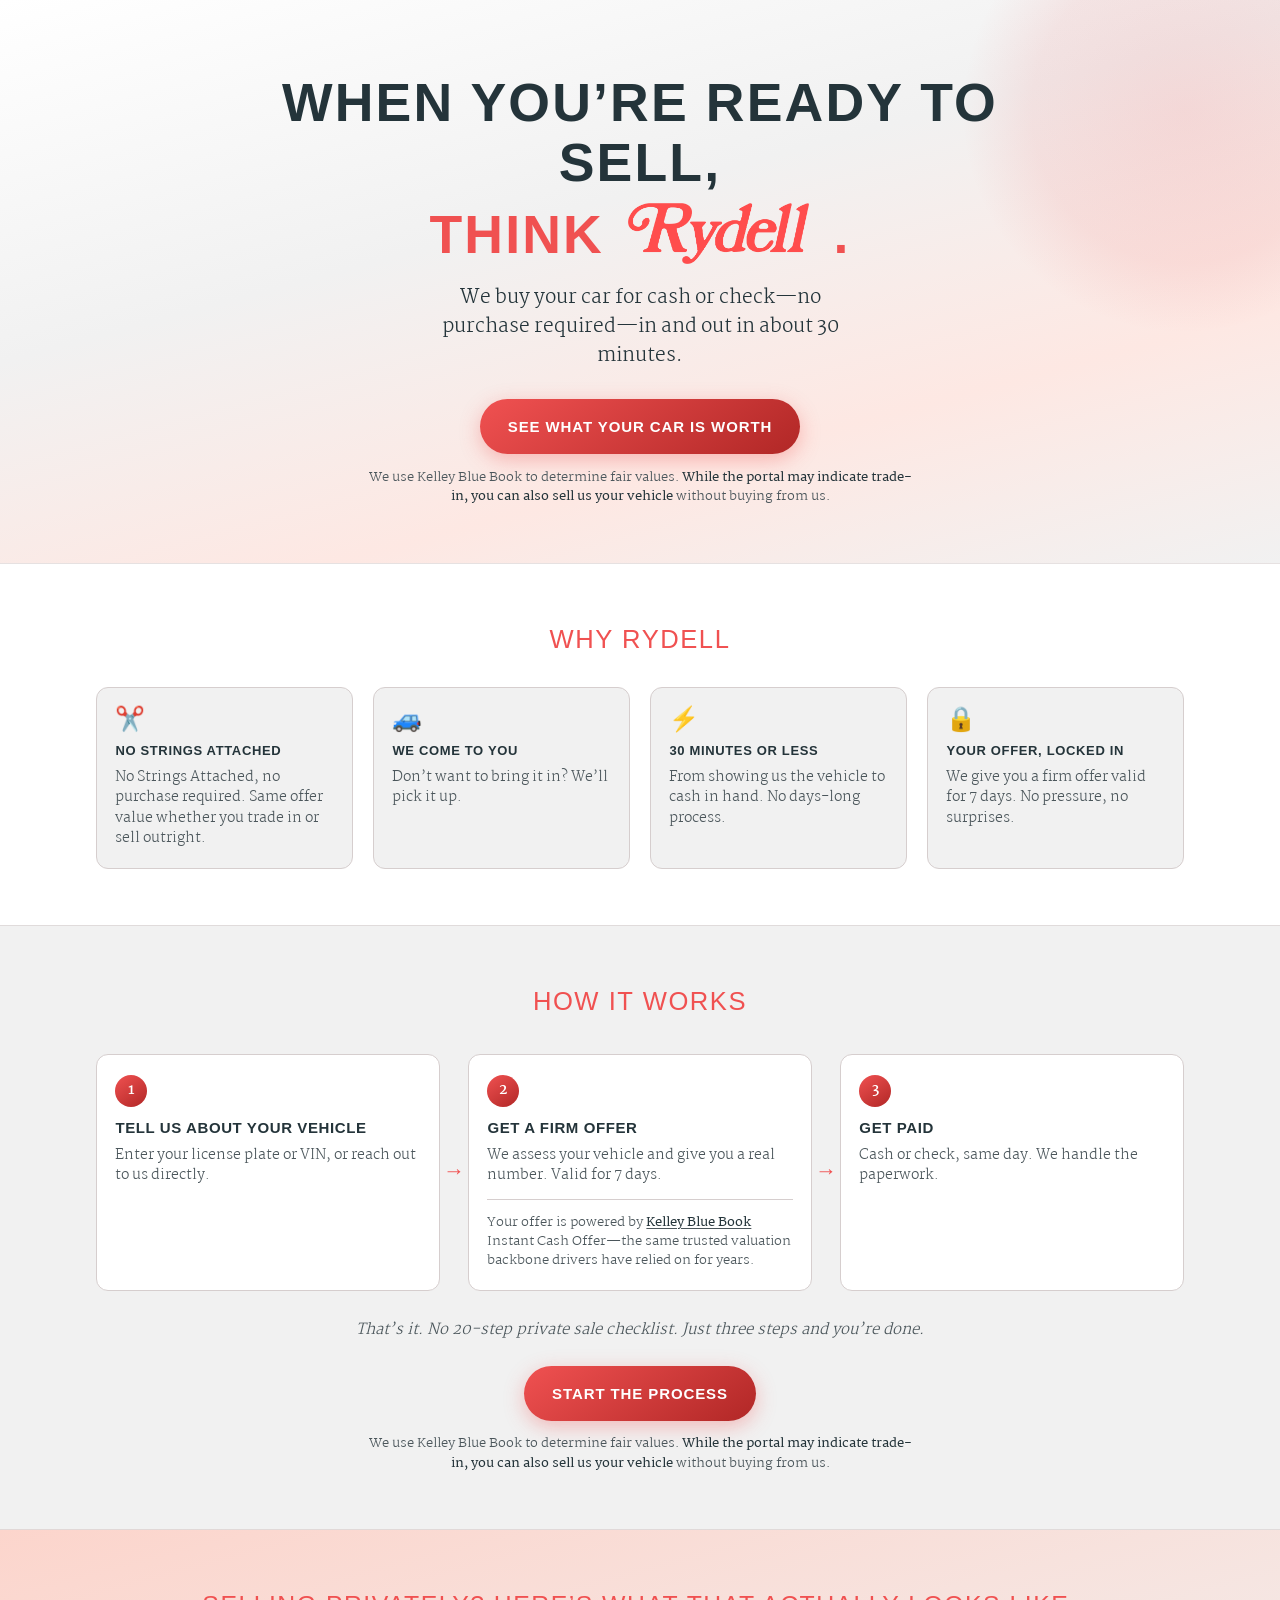
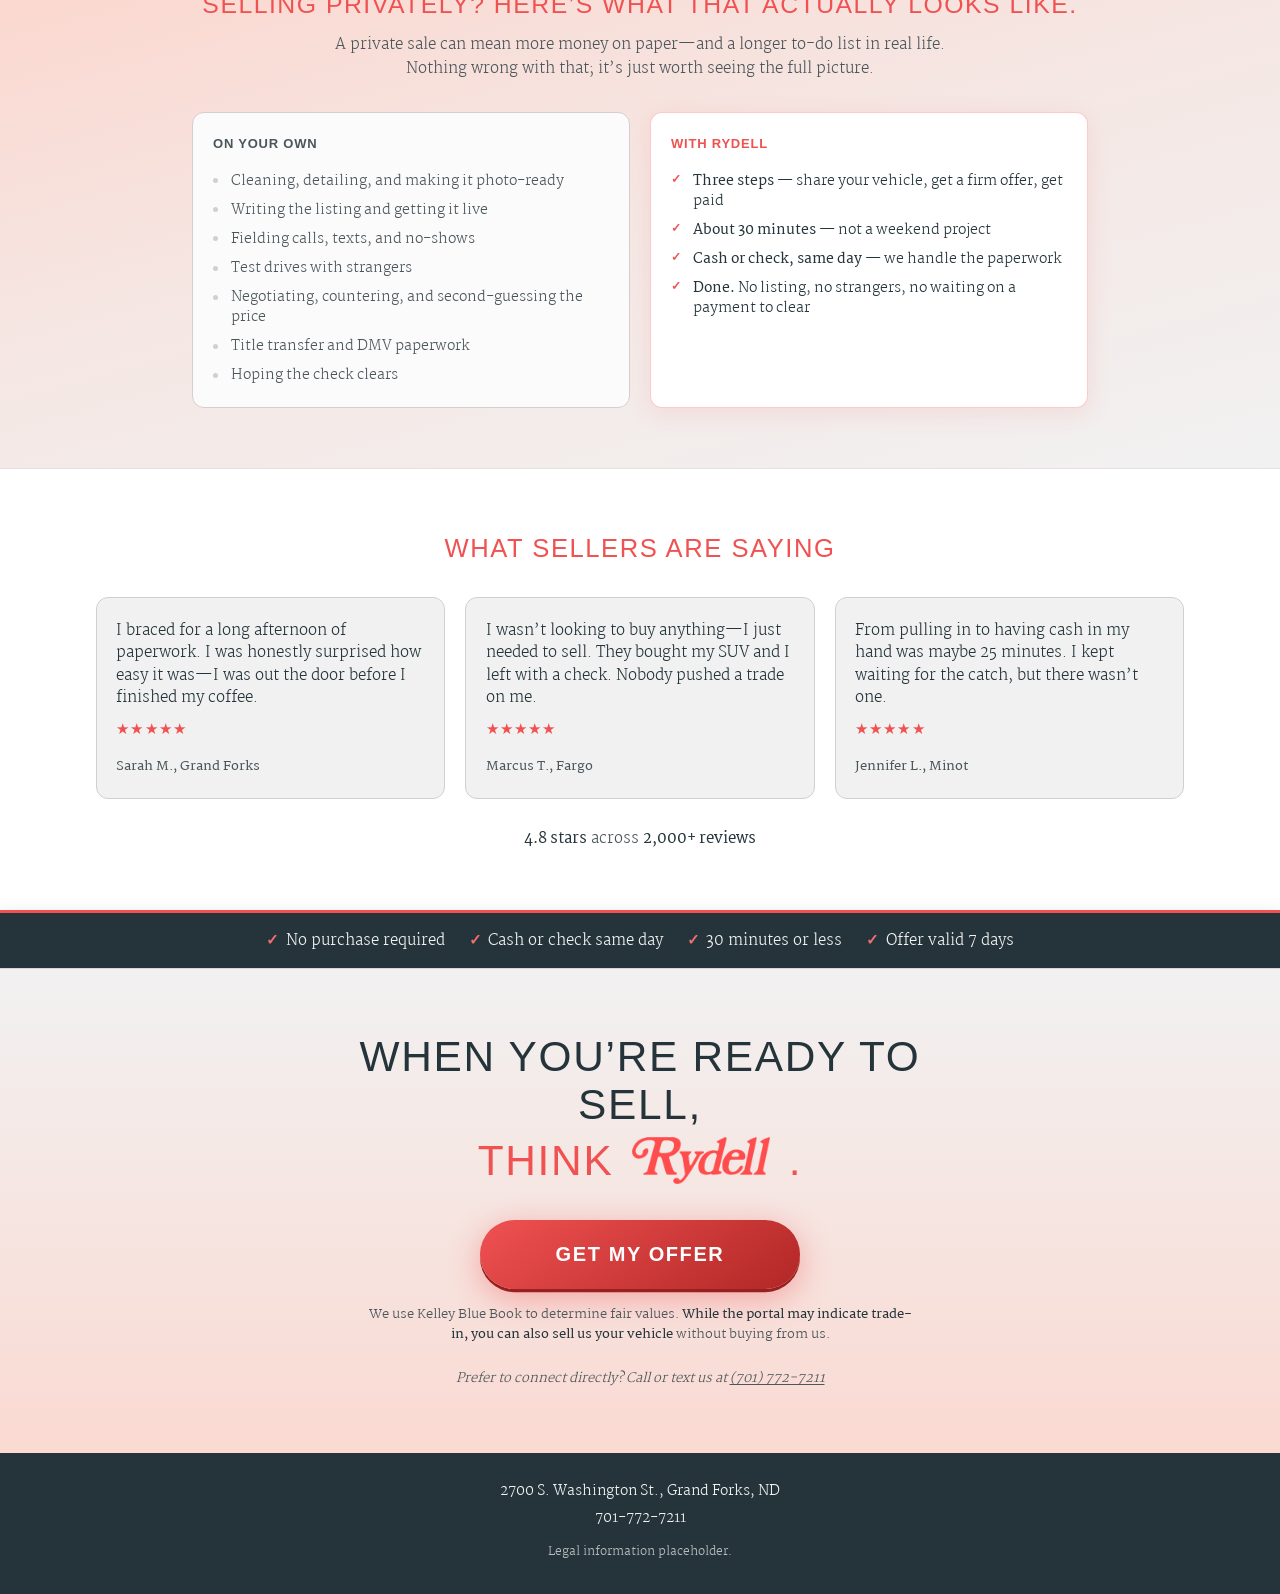
==== index.html @ 758a7af8 "Initial commit: Think Rydell landing page Made-with: Cursor" ====
<!DOCTYPE html>
<html lang="en">
<head>
  <meta charset="utf-8">
  <meta name="viewport" content="width=device-width, initial-scale=1">
  <title>Think Rydell — Sell Your Car</title>
  <link rel="preconnect" href="https://fonts.googleapis.com">
  <link rel="preconnect" href="https://fonts.gstatic.com" crossorigin>
  <!-- Upgrade (primary headings): add your Adobe Fonts embed from https://fonts.adobe.com/fonts/upgrade — e.g. <link rel="stylesheet" href="https://use.typekit.net/xxxxxxx.css"> -->
  <link href="https://fonts.googleapis.com/css2?family=Martel:ital,wght@0,200;0,300;0,400;0,600;0,700;1,200&display=swap" rel="stylesheet">
  <link rel="stylesheet" href="style.css">
</head>
<body>
  <header class="hero" id="top">
    <div class="hero__glow" aria-hidden="true"></div>
    <div class="hero__inner">
      <h1 class="hero__title">
        <span class="hero__title-line">When You&rsquo;re Ready to Sell,</span>
        <span class="hero__title-accent">
          <span class="hero__title-accent-text">Think</span>
          <img
            class="hero__logo-inline"
            src="images/rydell-logo.png"
            width="683"
            height="232"
            alt="Rydell"
            decoding="async"
          />
          <span class="hero__title-accent-text">.</span>
        </span>
      </h1>
      <p class="hero__sub">
        We buy your car for cash or check&mdash;no purchase required&mdash;in and out in about 30 minutes.
      </p>
      <a
        class="hero__cta"
        href="https://ldti.syndication.kbb.com/?profileid=3edce203-6a04-4e44-8584-49b2dcaf61d2&amp;BAC=111708"
        target="_blank"
        rel="noopener noreferrer"
      >See What Your Car Is Worth</a>
      <p class="cta-disclaimer">
        We use Kelley Blue Book to determine fair values.
        <strong>While the portal may indicate trade-in, you can also sell us your vehicle</strong>
        without buying from us.
      </p>
    </div>
  </header>

  <section class="why" aria-labelledby="why-heading">
    <div class="why__inner">
      <h2 id="why-heading" class="why__title">Why Rydell</h2>
      <ul class="why__grid">
        <li class="why__card">
          <span class="why__icon" aria-hidden="true">✂️</span>
          <h3 class="why__card-title">No strings attached</h3>
          <p class="why__card-text">
            No Strings Attached, no purchase required. Same offer value whether you trade in or sell outright.
          </p>
        </li>
        <li class="why__card">
          <span class="why__icon" aria-hidden="true">🚙</span>
          <h3 class="why__card-title">We come to you</h3>
          <p class="why__card-text">
            Don&rsquo;t want to bring it in? We&rsquo;ll pick it up.
          </p>
        </li>
        <li class="why__card">
          <span class="why__icon" aria-hidden="true">⚡</span>
          <h3 class="why__card-title">30 minutes or less</h3>
          <p class="why__card-text">
            From showing us the vehicle to cash in hand. No days-long process.
          </p>
        </li>
        <li class="why__card">
          <span class="why__icon" aria-hidden="true">🔒</span>
          <h3 class="why__card-title">Your offer, locked in</h3>
          <p class="why__card-text">
            We give you a firm offer valid for 7 days. No pressure, no surprises.
          </p>
        </li>
      </ul>
    </div>
  </section>

  <section class="how" aria-labelledby="how-heading">
    <div class="how__inner">
      <h2 id="how-heading" class="how__title">How It Works</h2>

      <div class="how__flow">
        <div class="how__step">
          <span class="how__num" aria-hidden="true">1</span>
          <h3 class="how__step-title">Tell us about your vehicle</h3>
          <p class="how__step-text">
            Enter your license plate or VIN, or reach out to us directly.
          </p>
        </div>

        <span class="how__arrow how__arrow--down" aria-hidden="true">↓</span>
        <span class="how__arrow how__arrow--right" aria-hidden="true">→</span>

        <div class="how__step">
          <span class="how__num" aria-hidden="true">2</span>
          <h3 class="how__step-title">Get a firm offer</h3>
          <p class="how__step-text">
            We assess your vehicle and give you a real number. Valid for 7 days.
          </p>
          <p class="how__kbb">
            Your offer is powered by
            <a
              class="how__kbb-link"
              href="https://ldti.syndication.kbb.com/?profileid=3edce203-6a04-4e44-8584-49b2dcaf61d2&amp;BAC=111708"
              target="_blank"
              rel="noopener noreferrer"
            ><strong>Kelley Blue Book</strong></a>
            Instant Cash Offer&mdash;the same trusted valuation backbone drivers have relied on for years.
          </p>
        </div>

        <span class="how__arrow how__arrow--down" aria-hidden="true">↓</span>
        <span class="how__arrow how__arrow--right" aria-hidden="true">→</span>

        <div class="how__step">
          <span class="how__num" aria-hidden="true">3</span>
          <h3 class="how__step-title">Get paid</h3>
          <p class="how__step-text">
            Cash or check, same day. We handle the paperwork.
          </p>
        </div>
      </div>

      <p class="how__closing">
        <em>That&rsquo;s it. No 20-step private sale checklist. Just three steps and you&rsquo;re done.</em>
      </p>

      <a
        class="hero__cta how__cta"
        href="https://ldti.syndication.kbb.com/?profileid=3edce203-6a04-4e44-8584-49b2dcaf61d2&amp;BAC=111708"
        target="_blank"
        rel="noopener noreferrer"
      >Start the Process</a>
      <p class="cta-disclaimer">
        We use Kelley Blue Book to determine fair values.
        <strong>While the portal may indicate trade-in, you can also sell us your vehicle</strong>
        without buying from us.
      </p>
    </div>
  </section>

  <section class="compare" aria-labelledby="compare-heading">
    <div class="compare__inner">
      <h2 id="compare-heading" class="compare__title">
        Selling privately? Here&rsquo;s what that actually looks like.
      </h2>
      <p class="compare__intro">
        A private sale can mean more money on paper&mdash;and a longer to-do list in real life. Nothing wrong with that; it&rsquo;s just worth seeing the full picture.
      </p>

      <div class="compare__grid">
        <div class="compare__panel compare__panel--private">
          <h3 class="compare__panel-label">On your own</h3>
          <ul class="compare__list">
            <li>Cleaning, detailing, and making it photo-ready</li>
            <li>Writing the listing and getting it live</li>
            <li>Fielding calls, texts, and no-shows</li>
            <li>Test drives with strangers</li>
            <li>Negotiating, countering, and second-guessing the price</li>
            <li>Title transfer and DMV paperwork</li>
            <li>Hoping the check clears</li>
          </ul>
        </div>

        <div class="compare__panel compare__panel--rydell">
          <h3 class="compare__panel-label">With Rydell</h3>
          <ul class="compare__list compare__list--check">
            <li><strong>Three steps</strong> &mdash; share your vehicle, get a firm offer, get paid</li>
            <li><strong>About 30 minutes</strong> &mdash; not a weekend project</li>
            <li><strong>Cash or check, same day</strong> &mdash; we handle the paperwork</li>
            <li><strong>Done.</strong> No listing, no strangers, no waiting on a payment to clear</li>
          </ul>
        </div>
      </div>
    </div>
  </section>

  <section class="reviews" aria-labelledby="reviews-heading">
    <div class="reviews__inner">
      <h2 id="reviews-heading" class="reviews__title">What sellers are saying</h2>

      <div class="reviews__grid">
        <figure class="review-card">
          <blockquote class="review-card__quote">
            <p>
              I braced for a long afternoon of paperwork. I was honestly surprised how easy it was&mdash;I was
              out the door before I finished my coffee.
            </p>
          </blockquote>
          <div class="review-card__stars" role="img" aria-label="5 out of 5 stars">
            <span aria-hidden="true">★★★★★</span>
          </div>
          <figcaption class="review-card__meta">Sarah M., Grand Forks</figcaption>
        </figure>

        <figure class="review-card">
          <blockquote class="review-card__quote">
            <p>
              I wasn&rsquo;t looking to buy anything&mdash;I just needed to sell. They bought my SUV and I left
              with a check. Nobody pushed a trade on me.
            </p>
          </blockquote>
          <div class="review-card__stars" role="img" aria-label="5 out of 5 stars">
            <span aria-hidden="true">★★★★★</span>
          </div>
          <figcaption class="review-card__meta">Marcus T., Fargo</figcaption>
        </figure>

        <figure class="review-card">
          <blockquote class="review-card__quote">
            <p>
              From pulling in to having cash in my hand was maybe 25 minutes. I kept waiting for the catch, but
              there wasn&rsquo;t one.
            </p>
          </blockquote>
          <div class="review-card__stars" role="img" aria-label="5 out of 5 stars">
            <span aria-hidden="true">★★★★★</span>
          </div>
          <figcaption class="review-card__meta">Jennifer L., Minot</figcaption>
        </figure>
      </div>

      <p class="reviews__anchor">
        <strong>4.8 stars</strong> across <strong>2,000+ reviews</strong>
      </p>
    </div>
  </section>

  <div class="trust-bar" role="region" aria-label="Why sell to us">
    <ul class="trust-bar__list">
      <li class="trust-bar__item">
        <span class="trust-bar__check" aria-hidden="true">✓</span>
        <span>No purchase required</span>
      </li>
      <li class="trust-bar__item">
        <span class="trust-bar__check" aria-hidden="true">✓</span>
        <span>Cash or check same day</span>
      </li>
      <li class="trust-bar__item">
        <span class="trust-bar__check" aria-hidden="true">✓</span>
        <span>30 minutes or less</span>
      </li>
      <li class="trust-bar__item">
        <span class="trust-bar__check" aria-hidden="true">✓</span>
        <span>Offer valid 7 days</span>
      </li>
    </ul>
  </div>

  <section class="close-cta" aria-labelledby="close-heading">
    <div class="close-cta__inner">
      <h2 id="close-heading" class="close-cta__headline">
        <span class="close-cta__line">When You&rsquo;re Ready to Sell,</span>
        <span class="close-cta__accent">
          <span class="close-cta__accent-text">Think</span>
          <img
            class="close-cta__logo"
            src="images/rydell-logo.png"
            width="683"
            height="232"
            alt="Rydell"
            decoding="async"
          />
          <span class="close-cta__accent-text">.</span>
        </span>
      </h2>

      <a
        class="close-cta__btn"
        href="https://ldti.syndication.kbb.com/?profileid=3edce203-6a04-4e44-8584-49b2dcaf61d2&amp;BAC=111708"
        target="_blank"
        rel="noopener noreferrer"
      >Get My Offer</a>
      <p class="cta-disclaimer cta-disclaimer--close">
        We use Kelley Blue Book to determine fair values.
        <strong>While the portal may indicate trade-in, you can also sell us your vehicle</strong>
        without buying from us.
      </p>

      <div class="close-cta__note">
        <p>
          <em>Prefer to connect directly? Call or text us at
            <a href="tel:+17017727211">(701) 772-7211</a></em>
        </p>
      </div>
    </div>
  </section>

  <footer class="site-footer">
    <div class="site-footer__inner">
      <p class="site-footer__row">2700 S. Washington St., Grand Forks, ND</p>
      <p class="site-footer__row">
        <a href="tel:+17017727211">701-772-7211</a>
      </p>
      <p class="site-footer__legal">Legal information placeholder.</p>
    </div>
  </footer>
</body>
</html>
---- style.css ----
/*
  Rydell identity palette (brand guide).
  Identity: Primary Red #F05151 · Almost Black #24343A
  Secondary: Dark Red #B12726 · Light Red #F26D6F · Lightest Red #FCD5CC · Light Gray #D6CECE · Almost White #F1F1F1
  Type: Upgrade (headings, Adobe Fonts) · Martel UltraLight (body, Google Fonts)
*/
:root {
  --color-primary-red: #f05151;
  --color-almost-black: #24343a;
  --color-dark-red: #b12726;
  --color-light-red: #f26d6f;
  --color-lightest-red: #fcd5cc;
  --color-light-gray: #d6cece;
  --color-almost-white: #f1f1f1;
  --color-white: #ffffff;

  --color-ink: var(--color-almost-black);
  --color-ink-soft: color-mix(in srgb, var(--color-almost-black) 78%, var(--color-light-gray));
  --color-primary: var(--color-primary-red);
  --color-primary-dark: var(--color-dark-red);
  --color-cream: var(--color-almost-white);
  --color-mist: var(--color-light-gray);
  --color-bar: var(--color-almost-black);

  --font-heading: "upgrade", "Arial Narrow", "Helvetica Neue", Arial, sans-serif;
  --font-body: "Martel", Georgia, "Times New Roman", serif;

  --radius-pill: 999px;
  --shadow-cta: 0 0.35rem 1.25rem color-mix(in srgb, var(--color-primary-red) 35%, transparent);
  --shadow-cta-hover: 0 0.5rem 1.75rem color-mix(in srgb, var(--color-dark-red) 38%, transparent);
  --line-soft: color-mix(in srgb, var(--color-light-gray) 60%, transparent);
}

*,
*::before,
*::after {
  box-sizing: border-box;
}

body {
  margin: 0;
  font-family: var(--font-body);
  font-size: 1rem;
  font-weight: 200;
  line-height: 1.55;
  color: var(--color-ink);
  background: var(--color-cream);
  -webkit-font-smoothing: antialiased;
}

h1,
.hero__title {
  font-family: var(--font-heading);
  font-weight: 900;
  text-transform: uppercase;
  letter-spacing: 0.04em;
}

h2,
.why__title,
.how__title,
.compare__title,
.reviews__title {
  font-family: var(--font-heading);
  font-weight: 400;
  text-transform: uppercase;
  letter-spacing: 0.06em;
  color: var(--color-primary-red);
}

strong {
  font-weight: 600;
}

.hero {
  position: relative;
  overflow: hidden;
  padding: clamp(2.5rem, 6vw, 4.5rem) clamp(1.25rem, 4vw, 2.5rem)
    clamp(2.75rem, 5vw, 3.5rem);
  background: linear-gradient(
    165deg,
    var(--color-white) 0%,
    var(--color-almost-white) 40%,
    color-mix(in srgb, var(--color-lightest-red) 55%, var(--color-white)) 72%,
    var(--color-almost-white) 100%
  );
}

.hero__glow {
  position: absolute;
  inset: -20% -10% auto auto;
  width: min(55vw, 28rem);
  height: min(55vw, 28rem);
  border-radius: 50%;
  background: radial-gradient(
    circle,
    color-mix(in srgb, var(--color-light-red) 18%, transparent) 0%,
    color-mix(in srgb, var(--color-primary-red) 10%, transparent) 48%,
    transparent 70%
  );
  pointer-events: none;
}

.hero__inner {
  position: relative;
  max-width: 48rem;
  margin: 0 auto;
  text-align: center;
}

.hero__title {
  margin: 0 0 1.25rem;
  font-size: clamp(2rem, 6.5vw, 3.35rem);
  line-height: 1.12;
  color: var(--color-almost-black);
}

.hero__title-line {
  display: block;
  color: var(--color-almost-black);
}

.hero__title-accent {
  display: flex;
  flex-wrap: wrap;
  justify-content: center;
  align-items: center;
  gap: 0.2em 0.45em;
  margin-top: 0.2em;
}

.hero__title-accent-text {
  color: var(--color-primary-red);
}

.hero__logo-inline {
  display: block;
  height: 1.15em;
  width: auto;
  flex-shrink: 0;
  align-self: center;
}

.hero__sub {
  margin: 0 auto 1.75rem;
  max-width: 36ch;
  font-size: clamp(1.05rem, 2.2vw, 1.2rem);
  font-weight: 300;
  line-height: 1.5;
  color: var(--color-ink);
  text-transform: none;
  letter-spacing: normal;
  font-family: var(--font-body);
}

.hero__cta {
  display: inline-block;
  padding: 1rem 1.75rem;
  font-family: var(--font-heading);
  font-size: 0.9375rem;
  font-weight: 600;
  letter-spacing: 0.06em;
  text-transform: uppercase;
  text-decoration: none;
  color: var(--color-white);
  background: linear-gradient(
    145deg,
    var(--color-primary-red) 0%,
    var(--color-dark-red) 100%
  );
  border: none;
  border-radius: var(--radius-pill);
  box-shadow: var(--shadow-cta);
  transition: transform 0.2s ease, box-shadow 0.2s ease;
}

.hero__cta:hover {
  transform: translateY(-2px);
  box-shadow: var(--shadow-cta-hover);
}

.hero__cta:focus-visible {
  outline: 3px solid var(--color-primary-red);
  outline-offset: 3px;
}

.cta-disclaimer {
  margin: 0.85rem auto 0;
  max-width: 34rem;
  font-family: var(--font-body);
  font-size: 0.8125rem;
  font-weight: 300;
  line-height: 1.5;
  color: var(--color-ink-soft);
  text-align: center;
  text-transform: none;
  letter-spacing: normal;
}

.cta-disclaimer strong {
  font-weight: 600;
  color: var(--color-ink);
}

.cta-disclaimer--close {
  margin-top: 1rem;
  margin-bottom: 0.25rem;
}

.why {
  padding: clamp(2.5rem, 5vw, 3.5rem) clamp(1.25rem, 4vw, 2rem);
  background: var(--color-white);
  border-top: 1px solid var(--line-soft);
}

.why__inner {
  max-width: 68rem;
  margin: 0 auto;
}

.why__title {
  margin: 0 0 1.75rem;
  font-size: clamp(1.35rem, 2.5vw, 1.6rem);
  text-align: center;
}

.why__grid {
  display: grid;
  grid-template-columns: repeat(2, minmax(0, 1fr));
  gap: 1rem;
  margin: 0;
  padding: 0;
  list-style: none;
}

@media (min-width: 900px) {
  .why__grid {
    grid-template-columns: repeat(4, minmax(0, 1fr));
    gap: 1.25rem;
  }
}

.why__card {
  display: flex;
  flex-direction: column;
  align-items: flex-start;
  padding: 1.25rem 1.15rem;
  background: var(--color-cream);
  border: 1px solid var(--color-mist);
  border-radius: 0.75rem;
}

.why__icon {
  display: block;
  margin-bottom: 0.65rem;
  font-size: 1.5rem;
  line-height: 1;
}

.why__card-title {
  margin: 0 0 0.5rem;
  font-family: var(--font-heading);
  font-size: 0.8125rem;
  font-weight: 600;
  line-height: 1.25;
  letter-spacing: 0.05em;
  text-transform: uppercase;
  color: var(--color-almost-black);
}

.why__card-text {
  margin: 0;
  font-size: 0.875rem;
  font-weight: 200;
  line-height: 1.45;
  color: var(--color-ink-soft);
}

.how {
  padding: clamp(2.5rem, 5vw, 3.5rem) clamp(1.25rem, 4vw, 2rem);
  background: var(--color-cream);
  border-top: 1px solid var(--line-soft);
}

.how__inner {
  max-width: 68rem;
  margin: 0 auto;
  text-align: center;
}

.how__title {
  margin: 0 0 2rem;
  font-size: clamp(1.35rem, 2.5vw, 1.6rem);
}

.how__flow {
  display: flex;
  flex-direction: column;
  align-items: stretch;
  gap: 0.5rem;
  margin: 0 0 1.75rem;
  text-align: left;
}

.how__step {
  flex: 1 1 auto;
  padding: 1.25rem 1.15rem;
  background: var(--color-white);
  border: 1px solid var(--color-mist);
  border-radius: 0.75rem;
}

.how__num {
  display: inline-flex;
  align-items: center;
  justify-content: center;
  width: 2rem;
  height: 2rem;
  margin-bottom: 0.75rem;
  font-size: 0.875rem;
  font-weight: 700;
  color: var(--color-white);
  background: linear-gradient(
    145deg,
    var(--color-primary-red) 0%,
    var(--color-dark-red) 100%
  );
  border-radius: 50%;
}

.how__step-title {
  margin: 0 0 0.45rem;
  font-family: var(--font-heading);
  font-size: 0.9375rem;
  font-weight: 600;
  line-height: 1.25;
  letter-spacing: 0.04em;
  text-transform: uppercase;
  color: var(--color-almost-black);
}

.how__step-text {
  margin: 0;
  font-size: 0.875rem;
  font-weight: 200;
  line-height: 1.45;
  color: var(--color-ink-soft);
}

.how__kbb {
  margin: 0.85rem 0 0;
  padding-top: 0.85rem;
  border-top: 1px solid var(--color-mist);
  font-size: 0.8125rem;
  font-weight: 200;
  line-height: 1.45;
  color: var(--color-ink-soft);
}

.how__kbb strong {
  font-weight: 600;
  color: var(--color-ink);
}

.how__kbb-link {
  color: inherit;
  text-decoration: underline;
  text-underline-offset: 2px;
}

.how__kbb-link:hover {
  color: var(--color-primary-red);
}

.how__arrow {
  flex-shrink: 0;
  align-self: center;
  padding: 0.4rem 0;
  font-size: 1.25rem;
  font-weight: 700;
  line-height: 1;
  color: var(--color-primary-red);
}

.how__arrow--right {
  display: none;
}

.how__closing {
  margin: 0 auto 1.5rem;
  max-width: 38rem;
  font-size: 0.9375rem;
  font-weight: 300;
  line-height: 1.5;
  color: var(--color-ink-soft);
  text-transform: none;
  letter-spacing: normal;
  font-family: var(--font-body);
}

.how__cta {
  margin-top: 0;
}

@media (min-width: 800px) {
  .how__flow {
    flex-direction: row;
    align-items: stretch;
    justify-content: center;
    gap: 0;
  }

  .how__step {
    flex: 1 1 0;
    min-width: 0;
  }

  .how__arrow--down {
    display: none;
  }

  .how__arrow--right {
    display: block;
    align-self: center;
    padding: 0 0.2rem;
    font-size: 1.35rem;
  }
}

.compare {
  padding: clamp(2.5rem, 5vw, 3.75rem) clamp(1.25rem, 4vw, 2rem);
  background: linear-gradient(
    165deg,
    var(--color-lightest-red) 0%,
    color-mix(in srgb, var(--color-almost-white) 65%, var(--color-lightest-red)) 50%,
    var(--color-almost-white) 100%
  );
  border-top: 1px solid var(--line-soft);
}

.compare__inner {
  max-width: 56rem;
  margin: 0 auto;
}

.compare__title {
  margin: 0 0 0.75rem;
  font-size: clamp(1.25rem, 2.4vw, 1.55rem);
  line-height: 1.25;
  text-align: center;
}

.compare__intro {
  margin: 0 auto 2rem;
  max-width: 40rem;
  font-size: 0.9375rem;
  font-weight: 200;
  line-height: 1.55;
  text-align: center;
  color: var(--color-ink-soft);
  text-transform: none;
  letter-spacing: normal;
  font-family: var(--font-body);
}

.compare__grid {
  display: grid;
  grid-template-columns: 1fr;
  gap: 1rem;
  align-items: stretch;
}

@media (min-width: 720px) {
  .compare__grid {
    grid-template-columns: 1fr 1fr;
    gap: 1.25rem;
  }
}

.compare__panel {
  padding: 1.35rem 1.25rem;
  border-radius: 0.75rem;
  text-align: left;
}

.compare__panel--private {
  background: color-mix(in srgb, var(--color-white) 72%, var(--color-cream));
  border: 1px solid var(--color-mist);
}

.compare__panel--rydell {
  background: var(--color-white);
  border: 1px solid color-mix(in srgb, var(--color-primary-red) 30%, transparent);
  box-shadow: 0 0.35rem 1.5rem color-mix(in srgb, var(--color-primary-red) 12%, transparent);
}

.compare__panel-label {
  margin: 0 0 1rem;
  font-family: var(--font-heading);
  font-size: 0.8125rem;
  font-weight: 600;
  letter-spacing: 0.06em;
  text-transform: uppercase;
  color: var(--color-ink-soft);
}

.compare__panel--rydell .compare__panel-label {
  color: var(--color-primary-red);
}

.compare__list {
  margin: 0;
  padding: 0;
  list-style: none;
}

.compare__list li {
  position: relative;
  padding-left: 1.1rem;
  margin-bottom: 0.55rem;
  font-size: 0.875rem;
  font-weight: 200;
  line-height: 1.45;
  color: var(--color-ink-soft);
}

.compare__list li:last-child {
  margin-bottom: 0;
}

.compare__panel--private .compare__list li::before {
  content: "";
  position: absolute;
  left: 0;
  top: 0.55em;
  width: 5px;
  height: 5px;
  border-radius: 50%;
  background: var(--color-mist);
}

.compare__list--check li {
  padding-left: 1.35rem;
  color: var(--color-ink);
}

.compare__list--check li::before {
  content: "✓";
  position: absolute;
  left: 0;
  top: 0;
  font-size: 0.75rem;
  font-weight: 700;
  color: var(--color-primary-red);
}

.compare__list--check strong {
  font-weight: 600;
  color: var(--color-ink);
}

.reviews {
  padding: clamp(2.5rem, 5vw, 3.75rem) clamp(1.25rem, 4vw, 2rem);
  background: var(--color-white);
  border-top: 1px solid var(--line-soft);
}

.reviews__inner {
  max-width: 68rem;
  margin: 0 auto;
  text-align: center;
}

.reviews__title {
  margin: 0 0 1.75rem;
  font-size: clamp(1.35rem, 2.5vw, 1.6rem);
}

.reviews__grid {
  display: grid;
  grid-template-columns: 1fr;
  gap: 1rem;
  margin: 0 0 1.75rem;
  text-align: left;
}

@media (min-width: 800px) {
  .reviews__grid {
    grid-template-columns: repeat(3, minmax(0, 1fr));
    gap: 1.25rem;
  }
}

.review-card {
  display: flex;
  flex-direction: column;
  height: 100%;
  margin: 0;
  padding: 1.35rem 1.2rem;
  background: var(--color-cream);
  border: 1px solid var(--color-mist);
  border-radius: 0.75rem;
}

.review-card__quote {
  margin: 0 0 0.85rem;
  padding: 0;
  border: none;
}

.review-card__quote p {
  margin: 0;
  font-size: 0.9375rem;
  font-weight: 200;
  line-height: 1.5;
  color: var(--color-ink);
}

.review-card__stars {
  margin-bottom: 0.85rem;
  font-size: 0.95rem;
  letter-spacing: 0.08em;
  line-height: 1;
  color: var(--color-primary-red);
}

.review-card__meta {
  margin-top: auto;
  padding-top: 0.25rem;
  font-size: 0.8125rem;
  font-weight: 600;
  color: var(--color-ink-soft);
}

.reviews__anchor {
  margin: 0;
  font-size: 0.9375rem;
  font-weight: 300;
  color: var(--color-ink-soft);
  text-transform: none;
  letter-spacing: normal;
  font-family: var(--font-body);
}

.reviews__anchor strong {
  font-weight: 600;
  color: var(--color-ink);
}

.trust-bar {
  padding: 1rem clamp(1rem, 3vw, 2rem);
  background: var(--color-bar);
  border-top: 3px solid var(--color-primary-red);
  box-shadow: 0 0.25rem 1rem color-mix(in srgb, var(--color-ink) 14%, transparent);
}

.trust-bar__list {
  display: flex;
  flex-wrap: wrap;
  justify-content: center;
  align-items: center;
  gap: 0.75rem 1.5rem;
  max-width: 56rem;
  margin: 0 auto;
  padding: 0;
  list-style: none;
}

.trust-bar__item {
  display: inline-flex;
  align-items: center;
  gap: 0.4rem;
  font-family: var(--font-body);
  font-size: clamp(0.8125rem, 1.5vw, 0.9375rem);
  font-weight: 300;
  color: var(--color-almost-white);
  white-space: nowrap;
  text-transform: none;
  letter-spacing: normal;
}

.trust-bar__check {
  color: var(--color-light-red);
  font-weight: 700;
}

@media (max-width: 520px) {
  .trust-bar__item {
    white-space: normal;
    text-align: left;
  }

  .trust-bar__list {
    flex-direction: column;
    align-items: flex-start;
    gap: 0.65rem;
  }
}

.close-cta {
  padding: clamp(2.75rem, 6vw, 4rem) clamp(1.25rem, 4vw, 2rem);
  background: linear-gradient(
    180deg,
    var(--color-almost-white) 0%,
    color-mix(in srgb, var(--color-lightest-red) 85%, var(--color-almost-white)) 100%
  );
  border-top: 1px solid var(--line-soft);
  text-align: center;
}

.close-cta__inner {
  max-width: 40rem;
  margin: 0 auto;
}

.close-cta h2.close-cta__headline {
  margin: 0 0 clamp(1.75rem, 4vw, 2.25rem);
  font-size: clamp(1.65rem, 4.5vw, 2.65rem);
  line-height: 1.12;
  letter-spacing: 0.04em;
  text-align: center;
  color: var(--color-almost-black);
}

.close-cta__line {
  display: block;
  color: var(--color-almost-black);
}

.close-cta__accent {
  display: flex;
  flex-wrap: wrap;
  justify-content: center;
  align-items: center;
  gap: 0.2em 0.45em;
  margin-top: 0.2em;
}

.close-cta__accent-text {
  color: var(--color-primary-red);
}

.close-cta__logo {
  display: block;
  height: 1.1em;
  width: auto;
  flex-shrink: 0;
  align-self: center;
}

.close-cta__btn {
  display: inline-block;
  padding: 1.2rem 2.5rem;
  min-width: min(100%, 20rem);
  font-family: var(--font-heading);
  font-size: clamp(1.05rem, 2.5vw, 1.25rem);
  font-weight: 600;
  letter-spacing: 0.08em;
  text-transform: uppercase;
  text-decoration: none;
  text-align: center;
  color: var(--color-white);
  background: linear-gradient(
    145deg,
    var(--color-primary-red) 0%,
    var(--color-dark-red) 100%
  );
  border: none;
  border-radius: var(--radius-pill);
  box-shadow:
    0 0.2rem 0 color-mix(in srgb, var(--color-dark-red) 85%, #000),
    0 0.5rem 2rem color-mix(in srgb, var(--color-primary-red) 45%, transparent);
  transition: transform 0.2s ease, box-shadow 0.2s ease;
}

.close-cta__btn:hover {
  transform: translateY(-3px);
  box-shadow:
    0 0.35rem 0 color-mix(in srgb, var(--color-dark-red) 85%, #000),
    0 0.65rem 2.25rem color-mix(in srgb, var(--color-primary-red) 50%, transparent);
}

.close-cta__btn:focus-visible {
  outline: 3px solid var(--color-primary-red);
  outline-offset: 4px;
}

.close-cta__note {
  margin: 1.5rem auto 0;
  max-width: 28rem;
  font-family: var(--font-body);
  font-size: 0.8125rem;
  font-weight: 300;
  line-height: 1.55;
  color: var(--color-ink-soft);
  text-transform: none;
  letter-spacing: normal;
}

.close-cta__note p {
  margin: 0 0 0.5rem;
}

.close-cta__note p:last-child {
  margin-bottom: 0;
}

.close-cta__note a {
  color: var(--color-ink-soft);
  text-decoration: underline;
  text-underline-offset: 2px;
}

.close-cta__note a:hover {
  color: var(--color-primary-red);
}

.close-cta__note-link {
  color: inherit;
}

.site-footer {
  padding: 1.75rem clamp(1.25rem, 4vw, 2rem) 2rem;
  background: var(--color-almost-black);
  color: var(--color-almost-white);
  text-align: center;
}

.site-footer__inner {
  max-width: 40rem;
  margin: 0 auto;
  font-family: var(--font-body);
  font-size: 0.875rem;
  font-weight: 300;
  line-height: 1.55;
}

.site-footer__row {
  margin: 0 0 0.35rem;
}

.site-footer a {
  color: var(--color-almost-white);
  text-decoration: none;
}

.site-footer a:hover {
  text-decoration: underline;
}

.site-footer__legal {
  margin: 0.85rem 0 0;
  font-size: 0.75rem;
  color: color-mix(in srgb, var(--color-almost-white) 72%, transparent);
}
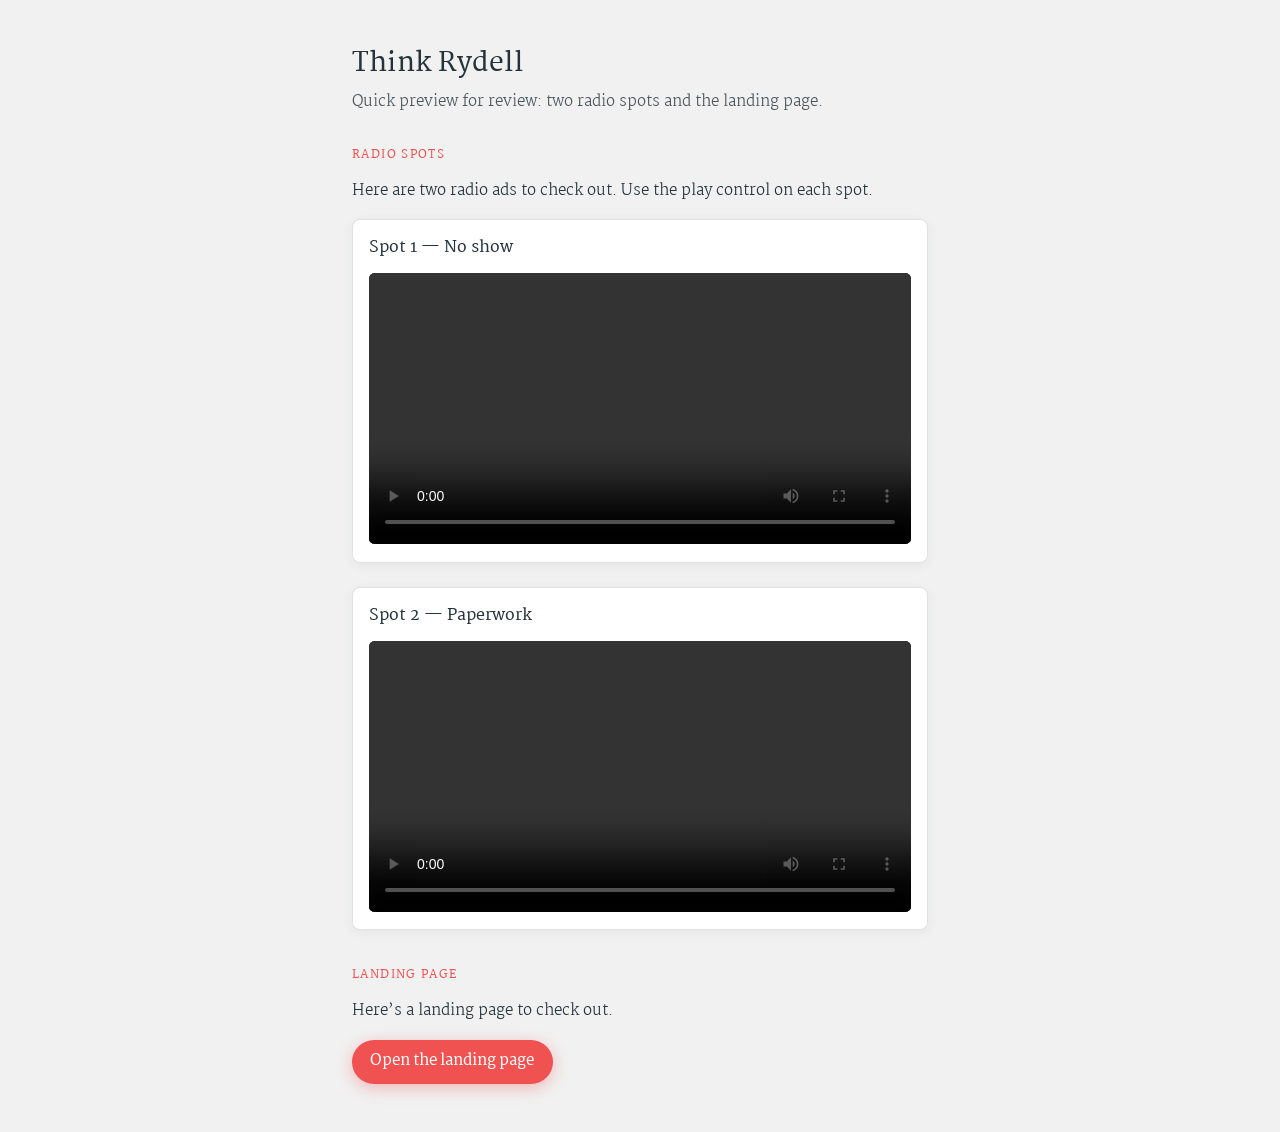
==== commit 2e6f970b: "update" ====
--- a/index.html
+++ b/index.html
@@ -3,304 +3,133 @@
 <head>
   <meta charset="utf-8">
   <meta name="viewport" content="width=device-width, initial-scale=1">
-  <title>Think Rydell — Sell Your Car</title>
+  <title>Think Rydell — Client preview</title>
   <link rel="preconnect" href="https://fonts.googleapis.com">
   <link rel="preconnect" href="https://fonts.gstatic.com" crossorigin>
-  <!-- Upgrade (primary headings): add your Adobe Fonts embed from https://fonts.adobe.com/fonts/upgrade — e.g. <link rel="stylesheet" href="https://use.typekit.net/xxxxxxx.css"> -->
   <link href="https://fonts.googleapis.com/css2?family=Martel:ital,wght@0,200;0,300;0,400;0,600;0,700;1,200&display=swap" rel="stylesheet">
-  <link rel="stylesheet" href="style.css">
+  <style>
+    :root {
+      --almost-black: #24343a;
+      --cream: #f1f1f1;
+      --primary: #f05151;
+      --line: color-mix(in srgb, #d6cece 60%, transparent);
+    }
+    * { box-sizing: border-box; }
+    body {
+      margin: 0;
+      min-height: 100vh;
+      font-family: "Martel", Georgia, serif;
+      font-weight: 300;
+      color: var(--almost-black);
+      background: var(--cream);
+      line-height: 1.55;
+      -webkit-font-smoothing: antialiased;
+    }
+    .wrap {
+      max-width: 40rem;
+      margin: 0 auto;
+      padding: clamp(1.75rem, 5vw, 2.75rem) clamp(1.25rem, 4vw, 2rem) 3rem;
+    }
+    h1 {
+      margin: 0 0 0.35rem;
+      font-size: clamp(1.35rem, 4vw, 1.65rem);
+      font-weight: 600;
+      letter-spacing: 0.02em;
+    }
+    .lede {
+      margin: 0 0 2rem;
+      font-size: 0.95rem;
+      color: color-mix(in srgb, var(--almost-black) 78%, #d6cece);
+    }
+    section {
+      margin-bottom: 2.25rem;
+    }
+    section:last-of-type {
+      margin-bottom: 0;
+    }
+    h2 {
+      margin: 0 0 1rem;
+      font-size: 0.72rem;
+      font-weight: 600;
+      text-transform: uppercase;
+      letter-spacing: 0.12em;
+      color: var(--primary);
+    }
+    .spot {
+      margin-bottom: 1.5rem;
+      padding: 1rem 1rem 1.1rem;
+      background: #fff;
+      border: 1px solid var(--line);
+      border-radius: 0.5rem;
+      box-shadow: 0 0.15rem 0.75rem color-mix(in srgb, var(--almost-black) 6%, transparent);
+    }
+    .spot:last-child {
+      margin-bottom: 0;
+    }
+    .spot h3 {
+      margin: 0 0 0.75rem;
+      font-size: 1rem;
+      font-weight: 600;
+    }
+    .spot video {
+      display: block;
+      width: 100%;
+      border-radius: 0.35rem;
+      background: var(--almost-black);
+    }
+    .landing-link {
+      display: inline-flex;
+      align-items: center;
+      gap: 0.35rem;
+      padding: 0.65rem 1.15rem;
+      font-size: 0.95rem;
+      font-weight: 600;
+      text-decoration: none;
+      color: #fff;
+      background: var(--primary);
+      border-radius: 999px;
+      box-shadow: 0 0.25rem 1rem color-mix(in srgb, var(--primary) 35%, transparent);
+      transition: background 0.15s ease, box-shadow 0.15s ease;
+    }
+    .landing-link:hover {
+      background: #b12726;
+      box-shadow: 0 0.35rem 1.25rem color-mix(in srgb, #b12726 38%, transparent);
+    }
+    .landing-link:focus-visible {
+      outline: 2px solid var(--almost-black);
+      outline-offset: 3px;
+    }
+  </style>
 </head>
 <body>
-  <header class="hero" id="top">
-    <div class="hero__glow" aria-hidden="true"></div>
-    <div class="hero__inner">
-      <h1 class="hero__title">
-        <span class="hero__title-line">When You&rsquo;re Ready to Sell,</span>
-        <span class="hero__title-accent">
-          <span class="hero__title-accent-text">Think</span>
-          <img
-            class="hero__logo-inline"
-            src="images/rydell-logo.png"
-            width="683"
-            height="232"
-            alt="Rydell"
-            decoding="async"
-          />
-          <span class="hero__title-accent-text">.</span>
-        </span>
-      </h1>
-      <p class="hero__sub">
-        We buy your car for cash or check&mdash;no purchase required&mdash;in and out in about 30 minutes.
-      </p>
-      <a
-        class="hero__cta"
-        href="https://ldti.syndication.kbb.com/?profileid=3edce203-6a04-4e44-8584-49b2dcaf61d2&amp;BAC=111708"
-        target="_blank"
-        rel="noopener noreferrer"
-      >See What Your Car Is Worth</a>
-      <p class="cta-disclaimer">
-        We use Kelley Blue Book to determine fair values.
-        <strong>While the portal may indicate trade-in, you can also sell us your vehicle</strong>
-        without buying from us.
-      </p>
-    </div>
-  </header>
+  <main class="wrap">
+    <h1>Think Rydell</h1>
+    <p class="lede">Quick preview for review: two radio spots and the landing page.</p>
 
-  <section class="why" aria-labelledby="why-heading">
-    <div class="why__inner">
-      <h2 id="why-heading" class="why__title">Why Rydell</h2>
-      <ul class="why__grid">
-        <li class="why__card">
-          <span class="why__icon" aria-hidden="true">✂️</span>
-          <h3 class="why__card-title">No strings attached</h3>
-          <p class="why__card-text">
-            No Strings Attached, no purchase required. Same offer value whether you trade in or sell outright.
-          </p>
-        </li>
-        <li class="why__card">
-          <span class="why__icon" aria-hidden="true">🚙</span>
-          <h3 class="why__card-title">We come to you</h3>
-          <p class="why__card-text">
-            Don&rsquo;t want to bring it in? We&rsquo;ll pick it up.
-          </p>
-        </li>
-        <li class="why__card">
-          <span class="why__icon" aria-hidden="true">⚡</span>
-          <h3 class="why__card-title">30 minutes or less</h3>
-          <p class="why__card-text">
-            From showing us the vehicle to cash in hand. No days-long process.
-          </p>
-        </li>
-        <li class="why__card">
-          <span class="why__icon" aria-hidden="true">🔒</span>
-          <h3 class="why__card-title">Your offer, locked in</h3>
-          <p class="why__card-text">
-            We give you a firm offer valid for 7 days. No pressure, no surprises.
-          </p>
-        </li>
-      </ul>
-    </div>
-  </section>
+    <section aria-labelledby="radio-heading">
+      <h2 id="radio-heading">Radio spots</h2>
+      <p style="margin: 0 0 1rem; font-size: 0.95rem;">Here are two radio ads to check out. Use the play control on each spot.</p>
 
-  <section class="how" aria-labelledby="how-heading">
-    <div class="how__inner">
-      <h2 id="how-heading" class="how__title">How It Works</h2>
+      <article class="spot">
+        <h3>Spot 1 — No show</h3>
+        <video controls playsinline preload="metadata" src="media/radio/ad-no-show.mp4">
+          Your browser does not support embedded video. <a href="media/radio/ad-no-show.mp4">Download the file</a>.
+        </video>
+      </article>
 
-      <div class="how__flow">
-        <div class="how__step">
-          <span class="how__num" aria-hidden="true">1</span>
-          <h3 class="how__step-title">Tell us about your vehicle</h3>
-          <p class="how__step-text">
-            Enter your license plate or VIN, or reach out to us directly.
-          </p>
-        </div>
+      <article class="spot">
+        <h3>Spot 2 — Paperwork</h3>
+        <video controls playsinline preload="metadata" src="media/radio/ad-paperwork.mp4">
+          Your browser does not support embedded video. <a href="media/radio/ad-paperwork.mp4">Download the file</a>.
+        </video>
+      </article>
+    </section>
 
-        <span class="how__arrow how__arrow--down" aria-hidden="true">↓</span>
-        <span class="how__arrow how__arrow--right" aria-hidden="true">→</span>
-
-        <div class="how__step">
-          <span class="how__num" aria-hidden="true">2</span>
-          <h3 class="how__step-title">Get a firm offer</h3>
-          <p class="how__step-text">
-            We assess your vehicle and give you a real number. Valid for 7 days.
-          </p>
-          <p class="how__kbb">
-            Your offer is powered by
-            <a
-              class="how__kbb-link"
-              href="https://ldti.syndication.kbb.com/?profileid=3edce203-6a04-4e44-8584-49b2dcaf61d2&amp;BAC=111708"
-              target="_blank"
-              rel="noopener noreferrer"
-            ><strong>Kelley Blue Book</strong></a>
-            Instant Cash Offer&mdash;the same trusted valuation backbone drivers have relied on for years.
-          </p>
-        </div>
-
-        <span class="how__arrow how__arrow--down" aria-hidden="true">↓</span>
-        <span class="how__arrow how__arrow--right" aria-hidden="true">→</span>
-
-        <div class="how__step">
-          <span class="how__num" aria-hidden="true">3</span>
-          <h3 class="how__step-title">Get paid</h3>
-          <p class="how__step-text">
-            Cash or check, same day. We handle the paperwork.
-          </p>
-        </div>
-      </div>
-
-      <p class="how__closing">
-        <em>That&rsquo;s it. No 20-step private sale checklist. Just three steps and you&rsquo;re done.</em>
-      </p>
-
-      <a
-        class="hero__cta how__cta"
-        href="https://ldti.syndication.kbb.com/?profileid=3edce203-6a04-4e44-8584-49b2dcaf61d2&amp;BAC=111708"
-        target="_blank"
-        rel="noopener noreferrer"
-      >Start the Process</a>
-      <p class="cta-disclaimer">
-        We use Kelley Blue Book to determine fair values.
-        <strong>While the portal may indicate trade-in, you can also sell us your vehicle</strong>
-        without buying from us.
-      </p>
-    </div>
-  </section>
-
-  <section class="compare" aria-labelledby="compare-heading">
-    <div class="compare__inner">
-      <h2 id="compare-heading" class="compare__title">
-        Selling privately? Here&rsquo;s what that actually looks like.
-      </h2>
-      <p class="compare__intro">
-        A private sale can mean more money on paper&mdash;and a longer to-do list in real life. Nothing wrong with that; it&rsquo;s just worth seeing the full picture.
-      </p>
-
-      <div class="compare__grid">
-        <div class="compare__panel compare__panel--private">
-          <h3 class="compare__panel-label">On your own</h3>
-          <ul class="compare__list">
-            <li>Cleaning, detailing, and making it photo-ready</li>
-            <li>Writing the listing and getting it live</li>
-            <li>Fielding calls, texts, and no-shows</li>
-            <li>Test drives with strangers</li>
-            <li>Negotiating, countering, and second-guessing the price</li>
-            <li>Title transfer and DMV paperwork</li>
-            <li>Hoping the check clears</li>
-          </ul>
-        </div>
-
-        <div class="compare__panel compare__panel--rydell">
-          <h3 class="compare__panel-label">With Rydell</h3>
-          <ul class="compare__list compare__list--check">
-            <li><strong>Three steps</strong> &mdash; share your vehicle, get a firm offer, get paid</li>
-            <li><strong>About 30 minutes</strong> &mdash; not a weekend project</li>
-            <li><strong>Cash or check, same day</strong> &mdash; we handle the paperwork</li>
-            <li><strong>Done.</strong> No listing, no strangers, no waiting on a payment to clear</li>
-          </ul>
-        </div>
-      </div>
-    </div>
-  </section>
-
-  <section class="reviews" aria-labelledby="reviews-heading">
-    <div class="reviews__inner">
-      <h2 id="reviews-heading" class="reviews__title">What sellers are saying</h2>
-
-      <div class="reviews__grid">
-        <figure class="review-card">
-          <blockquote class="review-card__quote">
-            <p>
-              I braced for a long afternoon of paperwork. I was honestly surprised how easy it was&mdash;I was
-              out the door before I finished my coffee.
-            </p>
-          </blockquote>
-          <div class="review-card__stars" role="img" aria-label="5 out of 5 stars">
-            <span aria-hidden="true">★★★★★</span>
-          </div>
-          <figcaption class="review-card__meta">Sarah M., Grand Forks</figcaption>
-        </figure>
-
-        <figure class="review-card">
-          <blockquote class="review-card__quote">
-            <p>
-              I wasn&rsquo;t looking to buy anything&mdash;I just needed to sell. They bought my SUV and I left
-              with a check. Nobody pushed a trade on me.
-            </p>
-          </blockquote>
-          <div class="review-card__stars" role="img" aria-label="5 out of 5 stars">
-            <span aria-hidden="true">★★★★★</span>
-          </div>
-          <figcaption class="review-card__meta">Marcus T., Fargo</figcaption>
-        </figure>
-
-        <figure class="review-card">
-          <blockquote class="review-card__quote">
-            <p>
-              From pulling in to having cash in my hand was maybe 25 minutes. I kept waiting for the catch, but
-              there wasn&rsquo;t one.
-            </p>
-          </blockquote>
-          <div class="review-card__stars" role="img" aria-label="5 out of 5 stars">
-            <span aria-hidden="true">★★★★★</span>
-          </div>
-          <figcaption class="review-card__meta">Jennifer L., Minot</figcaption>
-        </figure>
-      </div>
-
-      <p class="reviews__anchor">
-        <strong>4.8 stars</strong> across <strong>2,000+ reviews</strong>
-      </p>
-    </div>
-  </section>
-
-  <div class="trust-bar" role="region" aria-label="Why sell to us">
-    <ul class="trust-bar__list">
-      <li class="trust-bar__item">
-        <span class="trust-bar__check" aria-hidden="true">✓</span>
-        <span>No purchase required</span>
-      </li>
-      <li class="trust-bar__item">
-        <span class="trust-bar__check" aria-hidden="true">✓</span>
-        <span>Cash or check same day</span>
-      </li>
-      <li class="trust-bar__item">
-        <span class="trust-bar__check" aria-hidden="true">✓</span>
-        <span>30 minutes or less</span>
-      </li>
-      <li class="trust-bar__item">
-        <span class="trust-bar__check" aria-hidden="true">✓</span>
-        <span>Offer valid 7 days</span>
-      </li>
-    </ul>
-  </div>
-
-  <section class="close-cta" aria-labelledby="close-heading">
-    <div class="close-cta__inner">
-      <h2 id="close-heading" class="close-cta__headline">
-        <span class="close-cta__line">When You&rsquo;re Ready to Sell,</span>
-        <span class="close-cta__accent">
-          <span class="close-cta__accent-text">Think</span>
-          <img
-            class="close-cta__logo"
-            src="images/rydell-logo.png"
-            width="683"
-            height="232"
-            alt="Rydell"
-            decoding="async"
-          />
-          <span class="close-cta__accent-text">.</span>
-        </span>
-      </h2>
-
-      <a
-        class="close-cta__btn"
-        href="https://ldti.syndication.kbb.com/?profileid=3edce203-6a04-4e44-8584-49b2dcaf61d2&amp;BAC=111708"
-        target="_blank"
-        rel="noopener noreferrer"
-      >Get My Offer</a>
-      <p class="cta-disclaimer cta-disclaimer--close">
-        We use Kelley Blue Book to determine fair values.
-        <strong>While the portal may indicate trade-in, you can also sell us your vehicle</strong>
-        without buying from us.
-      </p>
-
-      <div class="close-cta__note">
-        <p>
-          <em>Prefer to connect directly? Call or text us at
-            <a href="tel:+17017727211">(701) 772-7211</a></em>
-        </p>
-      </div>
-    </div>
-  </section>
-
-  <footer class="site-footer">
-    <div class="site-footer__inner">
-      <p class="site-footer__row">2700 S. Washington St., Grand Forks, ND</p>
-      <p class="site-footer__row">
-        <a href="tel:+17017727211">701-772-7211</a>
-      </p>
-      <p class="site-footer__legal">Legal information placeholder.</p>
-    </div>
-  </footer>
+    <section aria-labelledby="landing-heading">
+      <h2 id="landing-heading">Landing page</h2>
+      <p style="margin: 0 0 1rem; font-size: 0.95rem;">Here&rsquo;s a landing page to check out.</p>
+      <a class="landing-link" href="landing.html">Open the landing page</a>
+    </section>
+  </main>
 </body>
 </html>
